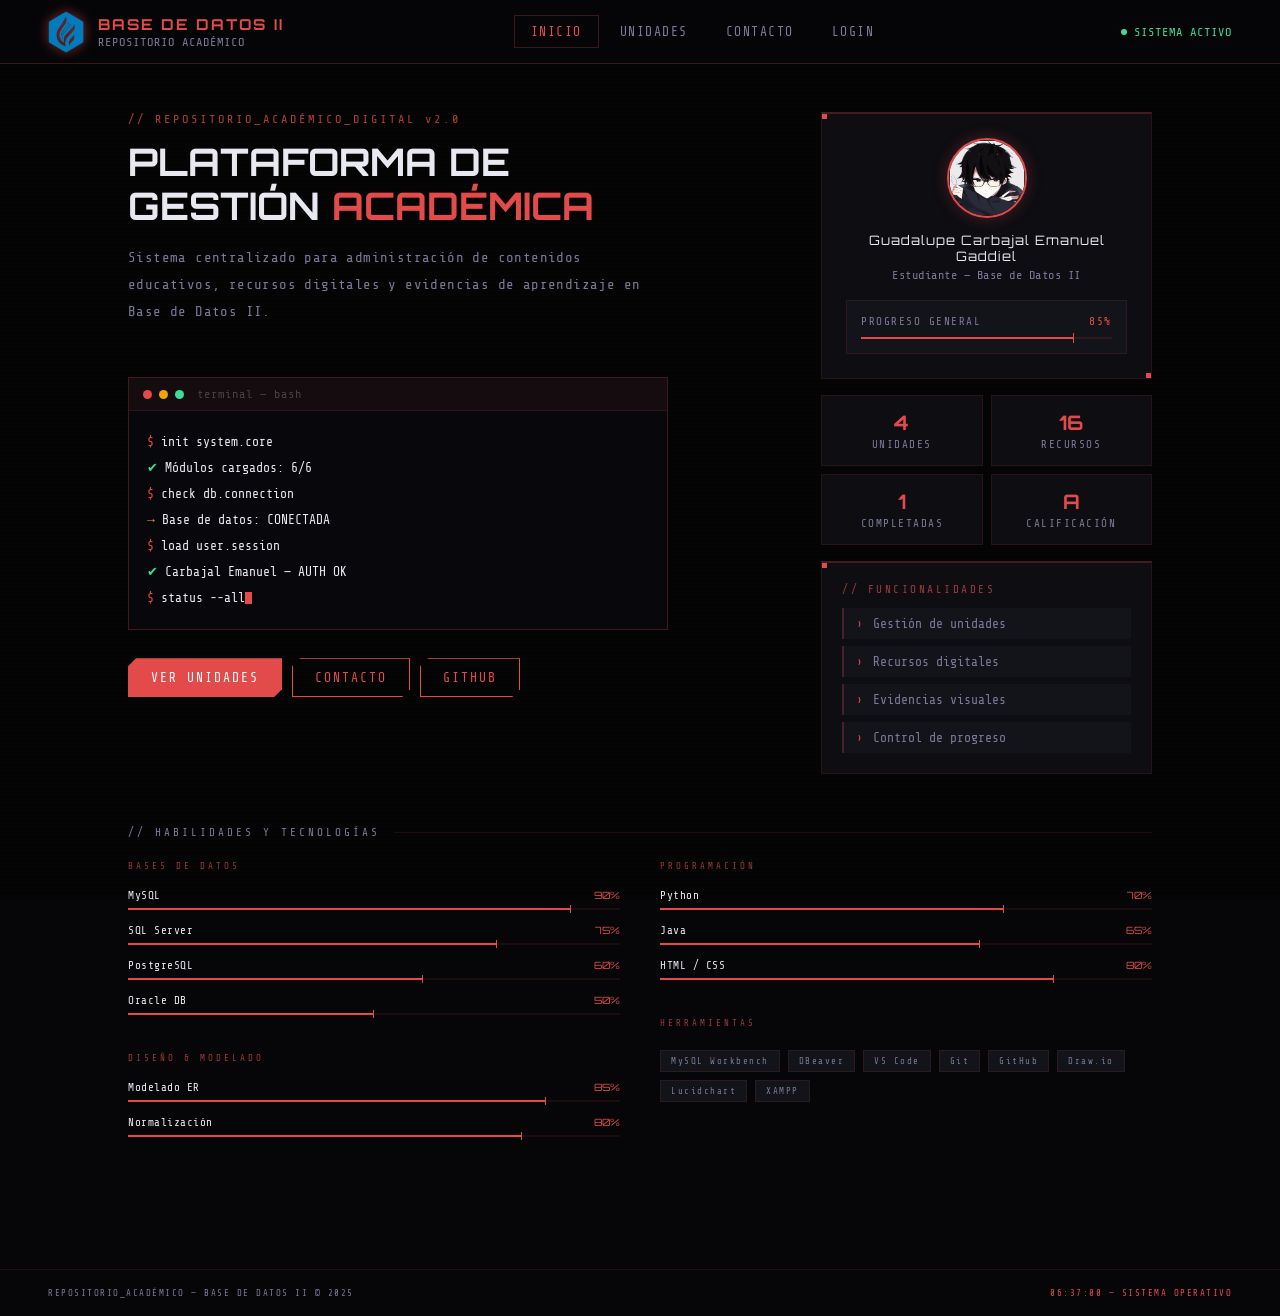
==== index.html @ 725ee739 "Update index.html" ====
<!DOCTYPE html>
<html lang="es">
<head>
<meta charset="UTF-8">
<meta name="viewport" content="width=device-width, initial-scale=1.0">
<title>Repositorio Académico — Base de Datos II</title>
<link rel="preconnect" href="https://fonts.googleapis.com">
<link href="https://fonts.googleapis.com/css2?family=Share+Tech+Mono&family=Orbitron:wght@400;700&display=swap" rel="stylesheet">
<style>
*{margin:0;padding:0;box-sizing:border-box;}
:root{
  --red:#e24b4a;--red-dark:#a32d2d;
  --bg:#060608;--surface:#0d0d12;--surface2:#13131a;
  --border:rgba(226,75,74,0.25);--border2:rgba(226,75,74,0.12);
  --text:#e8e8f0;--muted:#7a7a9a;
  --mono:'Share Tech Mono',monospace;
}
body{
  font-family:var(--mono);
  background:var(--bg);
  color:var(--text);
  overflow-x:hidden;
  cursor:none;
}
/* REEMPLAZA SOLO ESTO */

#bg-video{
  position:fixed;
  top:0;
  left:0;
  width:100%;
  height:100%;
  object-fit:cover;
  z-index:-3;

  /* MÁS VISIBLE */
  opacity:0.45;

  /* MENOS OSCURO */
  filter:brightness(0.9) contrast(1.1);

  pointer-events:none;
}

/* CAPA OSCURA MÁS SUAVE */
body::after{
  content:'';
  position:fixed;
  top:0;
  left:0;
  width:100%;
  height:100%;

  /* ANTES 0.55 */
  background:rgba(0,0,0,0.25);

  z-index:-2;
  pointer-events:none;
}

/* CURSOR */
#c-dot,#c-cross,#c-ring,#c-corners{
  position:fixed;
  left:-100px;top:-100px;
  pointer-events:none;
}
#c-dot{
  z-index:10000;
  width:6px;height:6px;
  background:#e24b4a;
  border-radius:50%;
  margin-left:-3px;margin-top:-3px;
  box-shadow:0 0 8px #e24b4a,0 0 16px rgba(226,75,74,0.4);
}
#c-cross{
  z-index:9999;
  width:24px;height:24px;
  margin-left:-12px;margin-top:-12px;
}
#c-cross::before,#c-cross::after{
  content:'';position:absolute;background:#e24b4a;
}
#c-cross::before{width:1px;height:100%;left:50%;margin-left:-0.5px;}
#c-cross::after{width:100%;height:1px;top:50%;margin-top:-0.5px;}
#c-ring{
  z-index:9997;
  width:44px;height:44px;
  margin-left:-22px;margin-top:-22px;
  border:1px solid rgba(226,75,74,0.5);
  clip-path:polygon(14% 0%,86% 0%,100% 14%,100% 86%,86% 100%,14% 100%,0% 86%,0% 14%);
  transition:width .12s,height .12s,margin .12s;
}
#c-corners{
  z-index:9998;
  width:22px;height:22px;
  margin-left:-11px;margin-top:-11px;
  transition:width .08s,height .08s,margin .08s;
}
#c-corners span{
  position:absolute;width:7px;height:7px;
  border-color:#e24b4a;border-style:solid;
}
#c-corners span:nth-child(1){top:0;left:0;border-width:1.5px 0 0 1.5px;}
#c-corners span:nth-child(2){top:0;right:0;border-width:1.5px 1.5px 0 0;}
#c-corners span:nth-child(3){bottom:0;left:0;border-width:0 0 1.5px 1.5px;}
#c-corners span:nth-child(4){bottom:0;right:0;border-width:0 1.5px 1.5px 0;}
.c-trail{
  position:fixed;
  pointer-events:none;
  z-index:9995;
  border-radius:50%;
  background:#e24b4a;
  margin-left:-1.5px;margin-top:-1.5px;
  left:-100px;top:-100px;
}
#c-coords{
  position:fixed;bottom:16px;left:16px;
  font-size:9px;color:rgba(226,75,74,0.55);letter-spacing:2px;
  pointer-events:none;z-index:9996;
}

/* SCANLINES */
body::before{
  content:'';position:fixed;top:0;left:0;width:100%;height:100%;
  background:repeating-linear-gradient(0deg,transparent,transparent 2px,rgba(0,0,0,0.04) 2px,rgba(0,0,0,0.04) 4px);
  pointer-events:none;z-index:0;
}

/* NAVBAR */
.nav{
  position:sticky;top:0;
  background:rgba(6,6,8,0.96);
  border-bottom:1px solid var(--border);
  padding:0 48px;
  display:flex;align-items:center;justify-content:space-between;
  height:64px;z-index:100;
  backdrop-filter:blur(10px);
}
.logo-area{display:flex;align-items:center;gap:14px;}
.logo-icon{
  width:38px;height:38px;border:1px solid var(--red);
  display:flex;align-items:center;justify-content:center;
  font-family:'Orbitron',sans-serif;font-size:13px;color:var(--red);font-weight:700;
  clip-path:polygon(10% 0%,90% 0%,100% 10%,100% 90%,90% 100%,10% 100%,0% 90%,0% 10%);
  background:rgba(226,75,74,0.08);
}
.logo-label{display:flex;flex-direction:column;gap:1px;}
.logo-title{font-family:'Orbitron',sans-serif;font-size:15px;font-weight:700;color:var(--red);letter-spacing:2px;}
.logo-sub{font-size:12px;color:var(--muted);letter-spacing:1px;}
.nav-links{display:flex;gap:4px;}
.nav-link{
  padding:8px 16px;font-size:13px;letter-spacing:1.5px;
  color:var(--muted);text-decoration:none;border:1px solid transparent;
  transition:all .2s;cursor:pointer;font-family:var(--mono);
}
.nav-link:hover,.nav-link.active{color:var(--red);border-color:var(--border);}
.nav-status{display:flex;align-items:center;gap:7px;font-size:12px;color:#3ddc97;letter-spacing:1px;}
.status-dot{width:6px;height:6px;border-radius:50%;background:#3ddc97;animation:pulse 2s infinite;}
@keyframes pulse{0%,100%{opacity:1;}50%{opacity:.25;}}

/* MAIN */
.main{padding:48px 48px 80px;max-width:1120px;margin:auto;position:relative;z-index:1;}

/* HERO */
.hero{margin-bottom:52px;}
.hero-tag{font-size:12px;letter-spacing:3px;color:var(--red);margin-bottom:14px;opacity:.8;}
.hero-title{
  font-family:'Orbitron',sans-serif;font-size:38px;font-weight:700;
  line-height:1.15;margin-bottom:18px;color:var(--text);
}
.hero-title span{color:var(--red);}
.hero-desc{font-size:14px;color:var(--muted);line-height:1.9;max-width:540px;letter-spacing:.4px;}

/* TERMINAL */
.terminal{
  margin:32px 0 28px;
  background:#08080c;
  border:1px solid var(--border);
  max-width:540px;
}
.term-bar{
  display:flex;align-items:center;gap:7px;
  padding:9px 14px;
  background:rgba(226,75,74,0.05);
  border-bottom:1px solid var(--border2);
}
.term-dot{width:9px;height:9px;border-radius:50%;}
.term-bar-label{font-size:12px;color:#444;margin-left:6px;letter-spacing:1px;}
.term-body{padding:18px;font-size:13px;line-height:2;}
.term-body .cmd{color:var(--red);}
.term-body .ok{color:#3ddc97;}
.term-body .info{color:#f0a500;}
.cursor-blink{display:inline-block;width:7px;height:12px;background:var(--red);animation:blink .9s infinite;vertical-align:-2px;}
@keyframes blink{0%,100%{opacity:1;}50%{opacity:0;}}

/* BUTTONS */
.btns{display:flex;gap:10px;flex-wrap:wrap;}
.btn{
  padding:11px 22px;font-family:var(--mono);font-size:13px;letter-spacing:2px;
  border:1px solid var(--red);background:transparent;color:var(--red);
  cursor:none;transition:all .2s;
  clip-path:polygon(8px 0%,100% 0%,100% calc(100% - 8px),calc(100% - 8px) 100%,0% 100%,0% 8px);
}
.btn:hover{background:rgba(226,75,74,0.1);}
.btn.filled{background:var(--red);color:#fff;}
.btn.filled:hover{background:var(--red-dark);}

/* GRID */
.grid{display:grid;grid-template-columns:2fr 1fr;gap:32px;margin-bottom:52px;}

/* PROFILE CARD */
.profile-card{
  background:var(--surface);border:1px solid var(--border2);
  border-top:2px solid var(--border);padding:24px;text-align:center;
  position:relative;margin-bottom:16px;
}
.profile-card::before{content:'';position:absolute;top:0;left:0;width:5px;height:5px;background:var(--red);}
.profile-card::after{content:'';position:absolute;bottom:0;right:0;width:5px;height:5px;background:var(--red);}
.avatar-photo{
  width:80px;height:80px;border-radius:50%;border:2px solid var(--red);
  margin:0 auto 14px;overflow:hidden;
  box-shadow:0 0 16px rgba(226,75,74,0.3);
}
.avatar-photo img{width:100%;height:100%;object-fit:cover;}
.profile-name{font-family:'Orbitron',sans-serif;font-size:13px;color:var(--text);margin-bottom:4px;letter-spacing:1px;}
.profile-role{font-size:12px;color:var(--muted);letter-spacing:.5px;margin-bottom:18px;}
.prog-wrap{background:var(--surface2);border:1px solid var(--border2);padding:14px;}
.prog-label{display:flex;justify-content:space-between;font-size:11px;color:var(--muted);margin-bottom:9px;letter-spacing:1.5px;}
.prog-bar{height:2px;background:rgba(226,75,74,0.12);position:relative;}
.prog-fill{height:100%;background:var(--red);width:85%;position:relative;}
.prog-fill::after{content:'';position:absolute;right:0;top:-4px;width:1px;height:10px;background:var(--red);}

/* STATS */
.stat-grid{display:grid;grid-template-columns:1fr 1fr;gap:8px;margin-bottom:16px;}
.stat-box{background:var(--surface);border:1px solid var(--border2);padding:14px;text-align:center;}
.stat-val{font-family:'Orbitron',sans-serif;font-size:20px;font-weight:700;color:var(--red);}
.stat-key{font-size:11px;color:var(--muted);letter-spacing:1.5px;margin-top:3px;}

/* FEAT LIST */
.feat-card{background:var(--surface);border:1px solid var(--border2);border-top:2px solid var(--border);padding:20px;position:relative;}
.feat-card::before{content:'';position:absolute;top:0;left:0;width:5px;height:5px;background:var(--red);}
.card-label{font-size:11px;letter-spacing:2.5px;color:var(--red);margin-bottom:12px;opacity:.7;}
.feat-list{list-style:none;display:flex;flex-direction:column;gap:7px;}
.feat-list li{
  display:flex;align-items:center;gap:10px;
  font-size:13px;color:var(--muted);padding:8px 12px;
  background:var(--surface2);border-left:2px solid var(--border);
}
.feat-list li .arr{color:var(--red);}

/* SECTION HEADER */
.section-head{display:flex;align-items:center;gap:14px;margin-bottom:22px;}
.section-tag{font-size:11px;letter-spacing:3px;color:var(--muted);white-space:nowrap;}
.section-line{flex:1;height:1px;background:var(--border2);}

/* HABILIDADES */
.skills-wrap{display:grid;grid-template-columns:1fr 1fr;gap:40px;margin-bottom:52px;}
@media(max-width:700px){.skills-wrap{grid-template-columns:1fr;}}
.skills-col{display:flex;flex-direction:column;gap:14px;}
.skill-group-label{font-size:9px;letter-spacing:3px;color:var(--red);opacity:.7;margin-bottom:4px;}
.skill-item{display:flex;flex-direction:column;gap:6px;}
.skill-header{display:flex;justify-content:space-between;}
.skill-name{font-size:11px;color:var(--text);letter-spacing:.5px;}
.skill-pct{font-size:10px;color:var(--red);font-family:'Orbitron',sans-serif;}
.skill-bar{height:2px;background:rgba(226,75,74,0.1);position:relative;}
.skill-fill{
  height:100%;background:var(--red);position:relative;
  animation:barLoad .8s ease forwards;
}
.skill-fill::after{content:'';position:absolute;right:0;top:-3px;width:1px;height:8px;background:var(--red);}
@keyframes barLoad{from{width:0!important;}to{}}
.badges{display:flex;flex-wrap:wrap;gap:8px;margin-top:4px;}
.badge{
  font-size:9px;letter-spacing:1.5px;color:var(--muted);
  padding:5px 10px;border:1px solid var(--border2);
  background:var(--surface2);
  transition:all .2s;
}
.badge:hover{color:var(--red);border-color:var(--border);}

/* FOOTER */
.footer{
  border-top:1px solid var(--border2);
  padding:18px 48px;
  display:flex;justify-content:space-between;align-items:center;
  font-size:9px;color:var(--muted);letter-spacing:1.5px;
  position:relative;z-index:1;
}
.footer-red{color:var(--red);}

/* RESPONSIVE */
@media(max-width:900px){
  .grid{grid-template-columns:1fr;}
  .nav{padding:0 20px;flex-wrap:wrap;height:auto;padding:14px 20px;gap:12px;}
  .main{padding:32px 20px 60px;}
  .modules{grid-template-columns:1fr 1fr;}
  .hero-title{font-size:26px;}
  .footer{padding:16px 20px;flex-direction:column;gap:8px;text-align:center;}
  body{cursor:auto;}
  #c-dot,#c-cross,#c-ring,#c-corners,.c-trail,#c-coords{display:none;}
}
@media(max-width:480px){
  .modules{grid-template-columns:1fr;}
  .nav-links{display:none;}
}
</style>
</head>
<body>

<div id="c-dot"></div>
<div id="c-cross"></div>
<div id="c-ring"></div>
<div id="c-corners">
  <span></span><span></span><span></span><span></span>
</div>
<div id="c-coords"></div>

<nav class="nav">
  <div class="logo-area">
    <img src="logo.png" alt="Logo Universidad" style="height:42px;filter:drop-shadow(0 0 6px rgba(226,75,74,0.6));">
    <div class="logo-label">
      <div class="logo-title">BASE DE DATOS II</div>
      <div class="logo-sub">REPOSITORIO ACADÉMICO</div>
    </div>
  </div>
  <div class="nav-links">
    <a class="nav-link active" href="index.html">INICIO</a>
    <a class="nav-link" href="semanas.html">UNIDADES</a>
    <a class="nav-link" href="contacto.html">CONTACTO</a>
    <a class="nav-link" href="login.html">LOGIN</a>
  </div>
  <div class="nav-status">
    <div class="status-dot"></div>
    SISTEMA ACTIVO
  </div>
</nav>

<main class="main">

  <div class="grid">

    <div>
      <div class="hero">
        <div class="hero-tag">// REPOSITORIO_ACADÉMICO_DIGITAL v2.0</div>
        <h1 class="hero-title">PLATAFORMA DE<br>GESTIÓN <span>ACADÉMICA</span></h1>
        <p class="hero-desc">Sistema centralizado para administración de contenidos educativos, recursos digitales y evidencias de aprendizaje en Base de Datos II.</p>
      </div>

      <div class="terminal">
        <div class="term-bar">
          <div class="term-dot" style="background:#e24b4a;"></div>
          <div class="term-dot" style="background:#f0a500;"></div>
          <div class="term-dot" style="background:#3ddc97;"></div>
          <span class="term-bar-label">terminal — bash</span>
        </div>
        <div class="term-body">
          <div><span class="cmd">$ </span>init system.core</div>
          <div><span class="ok">✔</span> Módulos cargados: 6/6</div>
          <div><span class="cmd">$ </span>check db.connection</div>
          <div><span class="info">→</span> Base de datos: CONECTADA</div>
          <div><span class="cmd">$ </span>load user.session</div>
          <div><span class="ok">✔</span> Carbajal Emanuel — AUTH OK</div>
          <div><span class="cmd">$ </span>status --all<span class="cursor-blink"></span></div>
        </div>
      </div>

      <div class="btns">
        <button class="btn filled" onclick="location.href='semanas.html'">VER UNIDADES</button>
        <button class="btn" onclick="location.href='contacto.html'">CONTACTO</button>
        <button class="btn" onclick="window.open('https://github.com/GuadalupeEmanuel/BASE-DE-DATOS-II')">GITHUB</button>
      </div>
    </div>

    <div>
      <div class="profile-card">
        <div class="avatar-photo">
          <img src="1.jpg" alt="Guadalupe Carbajal Emanuel">
        </div>
        <div class="profile-name">Guadalupe Carbajal Emanuel Gaddiel</div>
        <div class="profile-role">Estudiante — Base de Datos II</div>
        <div class="prog-wrap">
          <div class="prog-label">
            <span>PROGRESO GENERAL</span>
            <span style="color:var(--red);">85%</span>
          </div>
          <div class="prog-bar"><div class="prog-fill"></div></div>
        </div>
      </div>

      <div class="stat-grid">
        <div class="stat-box">
          <div class="stat-val">4</div>
          <div class="stat-key">UNIDADES</div>
        </div>
        <div class="stat-box">
          <div class="stat-val">16</div>
          <div class="stat-key">RECURSOS</div>
        </div>
        <div class="stat-box">
          <div class="stat-val">1</div>
          <div class="stat-key">COMPLETADAS</div>
        </div>
        <div class="stat-box">
          <div class="stat-val">A</div>
          <div class="stat-key">CALIFICACIÓN</div>
        </div>
      </div>

      <div class="feat-card">
        <div class="card-label">// FUNCIONALIDADES</div>
        <ul class="feat-list">
          <li><span class="arr">›</span> Gestión de unidades</li>
          <li><span class="arr">›</span> Recursos digitales</li>
          <li><span class="arr">›</span> Evidencias visuales</li>
          <li><span class="arr">›</span> Control de progreso</li>
        </ul>
      </div>
    </div>

  </div>

  <div class="section-head">
    <div class="section-tag">// HABILIDADES Y TECNOLOGÍAS</div>
    <div class="section-line"></div>
  </div>

  <div class="skills-wrap">

    <div class="skills-col">
      <div class="skill-group-label">BASES DE DATOS</div>
      <div class="skill-item">
        <div class="skill-header"><span class="skill-name">MySQL</span><span class="skill-pct">90%</span></div>
        <div class="skill-bar"><div class="skill-fill" style="width:90%"></div></div>
      </div>
      <div class="skill-item">
        <div class="skill-header"><span class="skill-name">SQL Server</span><span class="skill-pct">75%</span></div>
        <div class="skill-bar"><div class="skill-fill" style="width:75%"></div></div>
      </div>
      <div class="skill-item">
        <div class="skill-header"><span class="skill-name">PostgreSQL</span><span class="skill-pct">60%</span></div>
        <div class="skill-bar"><div class="skill-fill" style="width:60%"></div></div>
      </div>
      <div class="skill-item">
        <div class="skill-header"><span class="skill-name">Oracle DB</span><span class="skill-pct">50%</span></div>
        <div class="skill-bar"><div class="skill-fill" style="width:50%"></div></div>
      </div>

      <div class="skill-group-label" style="margin-top:24px;">DISEÑO & MODELADO</div>
      <div class="skill-item">
        <div class="skill-header"><span class="skill-name">Modelado ER</span><span class="skill-pct">85%</span></div>
        <div class="skill-bar"><div class="skill-fill" style="width:85%"></div></div>
      </div>
      <div class="skill-item">
        <div class="skill-header"><span class="skill-name">Normalización</span><span class="skill-pct">80%</span></div>
        <div class="skill-bar"><div class="skill-fill" style="width:80%"></div></div>
      </div>
    </div>

    <div class="skills-col">
      <div class="skill-group-label">PROGRAMACIÓN</div>
      <div class="skill-item">
        <div class="skill-header"><span class="skill-name">Python</span><span class="skill-pct">70%</span></div>
        <div class="skill-bar"><div class="skill-fill" style="width:70%"></div></div>
      </div>
      <div class="skill-item">
        <div class="skill-header"><span class="skill-name">Java</span><span class="skill-pct">65%</span></div>
        <div class="skill-bar"><div class="skill-fill" style="width:65%"></div></div>
      </div>
      <div class="skill-item">
        <div class="skill-header"><span class="skill-name">HTML / CSS</span><span class="skill-pct">80%</span></div>
        <div class="skill-bar"><div class="skill-fill" style="width:80%"></div></div>
      </div>

      <div class="skill-group-label" style="margin-top:24px;">HERRAMIENTAS</div>
      <div class="badges">
        <span class="badge">MySQL Workbench</span>
        <span class="badge">DBeaver</span>
        <span class="badge">VS Code</span>
        <span class="badge">Git</span>
        <span class="badge">GitHub</span>
        <span class="badge">Draw.io</span>
        <span class="badge">Lucidchart</span>
        <span class="badge">XAMPP</span>
      </div>
    </div>

  </div>

</main>

<footer class="footer">
  <span>REPOSITORIO_ACADÉMICO — BASE DE DATOS II &copy; 2025</span>
  <span class="footer-red" id="clock"></span>
</footer>

<!-- AGREGA ESTO DEBAJO DE <body> -->

    <video autoplay muted loop playsinline id="bg-video">
        <source src="prueba.mp4" type="video/mp4">
      </video>

<script>
const cDot=document.getElementById('c-dot');
const cCross=document.getElementById('c-cross');
const cRing=document.getElementById('c-ring');
const cCorners=document.getElementById('c-corners');
const cCoords=document.getElementById('c-coords');

let mx=-200,my=-200,rx=-200,ry=-200,cx2=-200,cy2=-200;

// Trail
const trails=[];
const trailSizes=[3,2.6,2.2,1.8,1.4,1];
const trailAlpha=[0.5,0.38,0.28,0.18,0.1,0.06];
for(let i=0;i<6;i++){
  const t=document.createElement('div');
  t.className='c-trail';
  t.style.width=trailSizes[i]+'px';
  t.style.height=trailSizes[i]+'px';
  t.style.opacity=trailAlpha[i];
  t.style.marginLeft=(-trailSizes[i]/2)+'px';
  t.style.marginTop=(-trailSizes[i]/2)+'px';
  document.body.appendChild(t);
  trails.push({el:t,x:-200,y:-200});
}

document.addEventListener('mousemove',e=>{
  mx=e.clientX;
  my=e.clientY;
  cDot.style.left=mx+'px';
  cDot.style.top=my+'px';
  cCross.style.left=mx+'px';
  cCross.style.top=my+'px';
  if(cCoords) cCoords.textContent='X:'+mx+' // Y:'+my;
});

document.addEventListener('mousedown',()=>{
  cRing.style.width='28px';
  cRing.style.height='28px';
  cRing.style.marginLeft='-14px';
  cRing.style.marginTop='-14px';
  cCorners.style.width='14px';
  cCorners.style.height='14px';
  cCorners.style.marginLeft='-7px';
  cCorners.style.marginTop='-7px';
});
document.addEventListener('mouseup',()=>{
  cRing.style.width='44px';
  cRing.style.height='44px';
  cRing.style.marginLeft='-22px';
  cRing.style.marginTop='-22px';
  cCorners.style.width='22px';
  cCorners.style.height='22px';
  cCorners.style.marginLeft='-11px';
  cCorners.style.marginTop='-11px';
});

function animate(){
  rx+=(mx-rx)*.1; ry+=(my-ry)*.1;
  cx2+=(mx-cx2)*.06; cy2+=(my-cy2)*.06;

  cRing.style.left=rx+'px';
  cRing.style.top=ry+'px';
  cCorners.style.left=cx2+'px';
  cCorners.style.top=cy2+'px';

  trails[0].x+=(mx-trails[0].x)*.5;
  trails[0].y+=(my-trails[0].y)*.5;
  trails[0].el.style.left=trails[0].x+'px';
  trails[0].el.style.top=trails[0].y+'px';
  for(let i=1;i<trails.length;i++){
    trails[i].x+=(trails[i-1].x-trails[i].x)*.35;
    trails[i].y+=(trails[i-1].y-trails[i].y)*.35;
    trails[i].el.style.left=trails[i].x+'px';
    trails[i].el.style.top=trails[i].y+'px';
  }
  requestAnimationFrame(animate);
}
animate();

// Ocultar cursor nativo en todos los elementos
document.querySelectorAll('*').forEach(el=>el.style.cursor='none');

// Clock
function tick(){
  const t=new Date();
  document.getElementById('clock').textContent=
    t.toLocaleTimeString('es-PE',{hour12:false})+' — SISTEMA OPERATIVO';
}
tick(); setInterval(tick,1000);
</script>

</body>
</html>
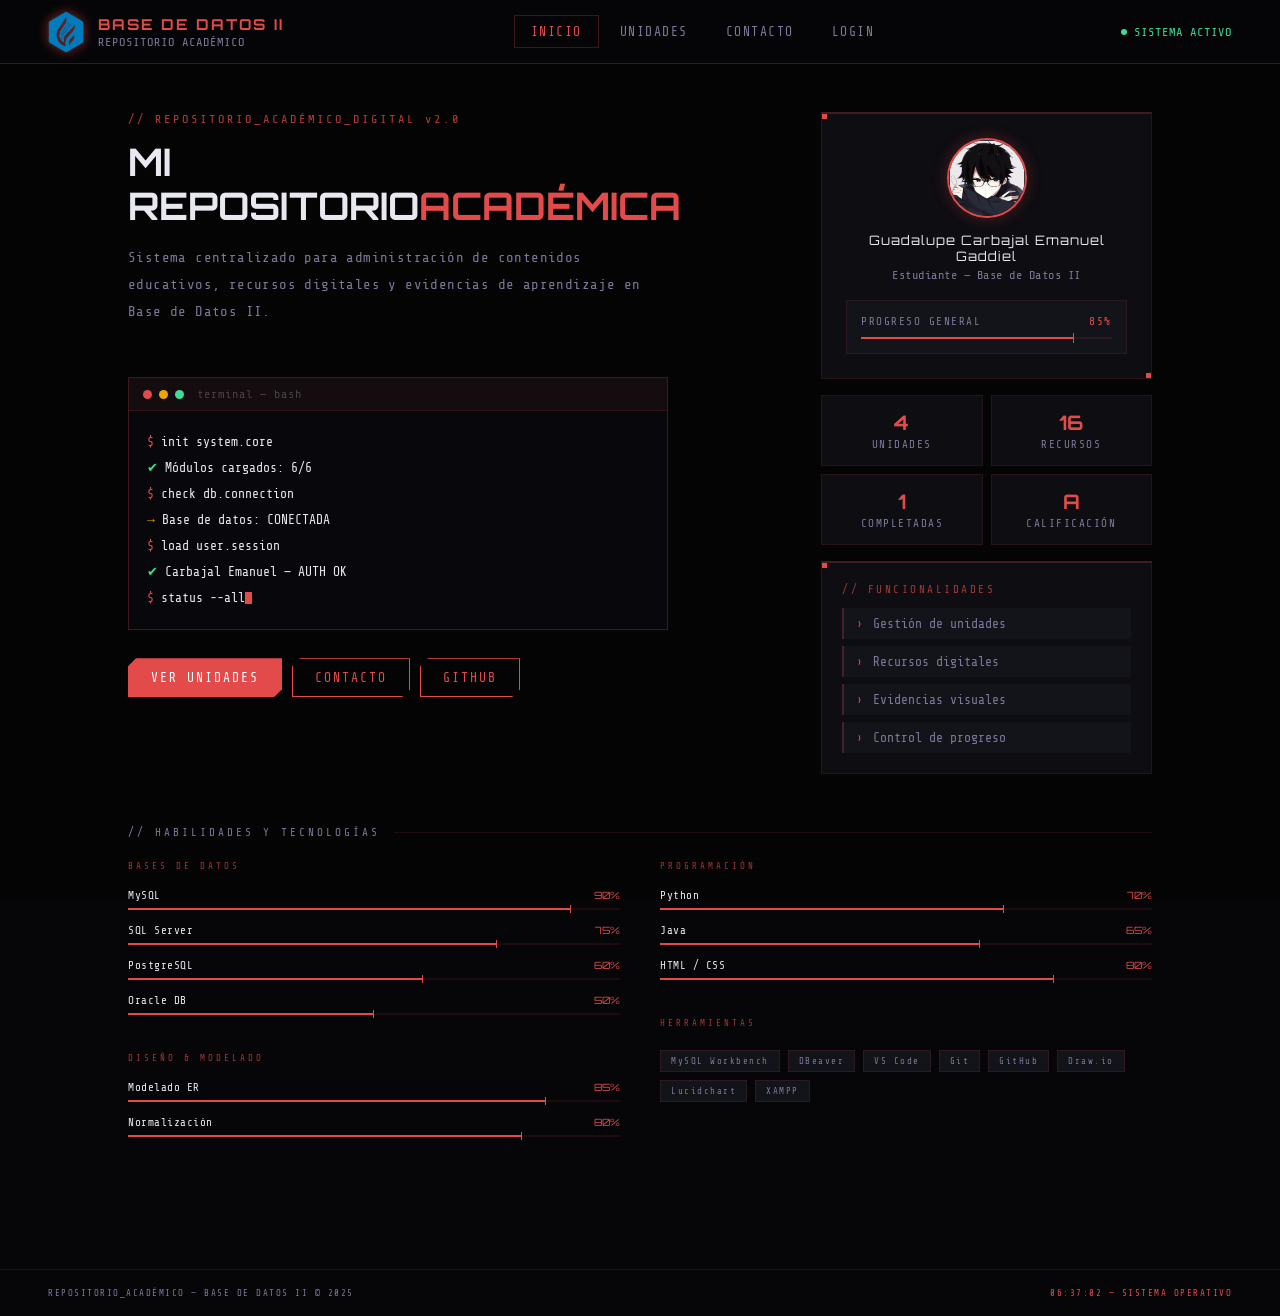
==== commit f5c4dbaf: "Update index.html" ====
--- a/index.html
+++ b/index.html
@@ -342,7 +342,7 @@
     <div>
       <div class="hero">
         <div class="hero-tag">// REPOSITORIO_ACADÉMICO_DIGITAL v2.0</div>
-        <h1 class="hero-title">PLATAFORMA DE<br>GESTIÓN <span>ACADÉMICA</span></h1>
+        <h1 class="hero-title">MI<br>REPOSITORIO<span>ACADÉMICA</span></h1>
         <p class="hero-desc">Sistema centralizado para administración de contenidos educativos, recursos digitales y evidencias de aprendizaje en Base de Datos II.</p>
       </div>
 
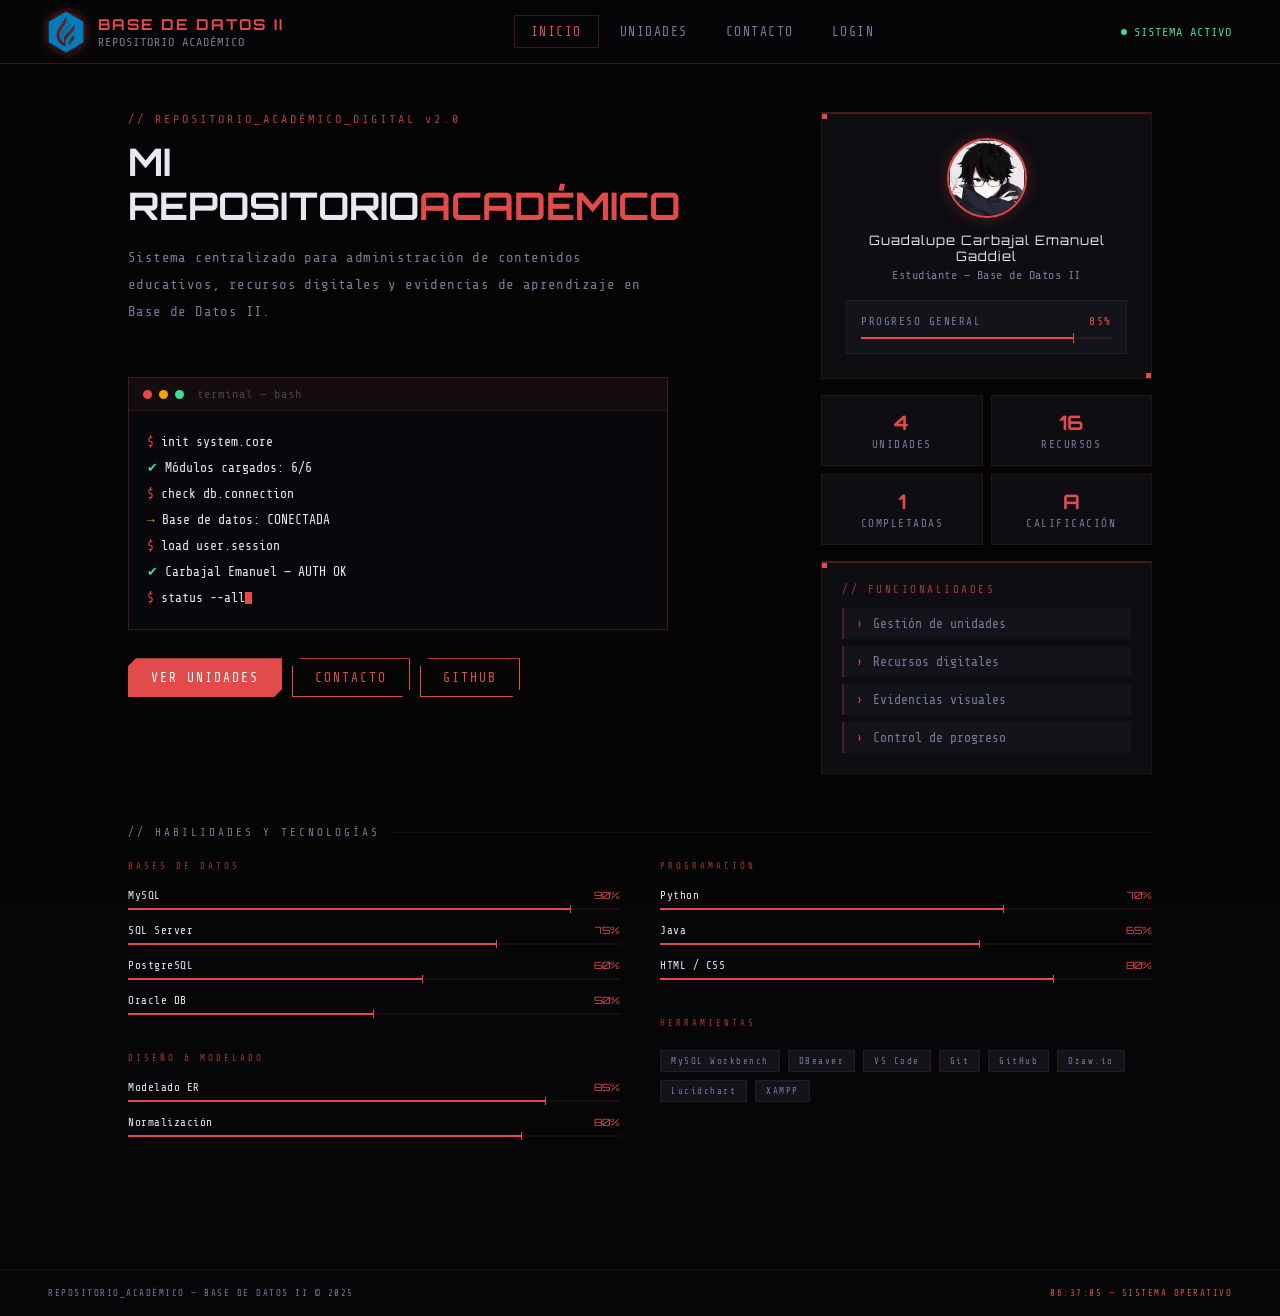
==== commit 4f2e2970: "Update index.html" ====
--- a/index.html
+++ b/index.html
@@ -342,7 +342,7 @@
     <div>
       <div class="hero">
         <div class="hero-tag">// REPOSITORIO_ACADÉMICO_DIGITAL v2.0</div>
-        <h1 class="hero-title">MI<br>REPOSITORIO<span>ACADÉMICA</span></h1>
+        <h1 class="hero-title">MI<br>REPOSITORIO<span>ACADÉMICO</span></h1>
         <p class="hero-desc">Sistema centralizado para administración de contenidos educativos, recursos digitales y evidencias de aprendizaje en Base de Datos II.</p>
       </div>
 
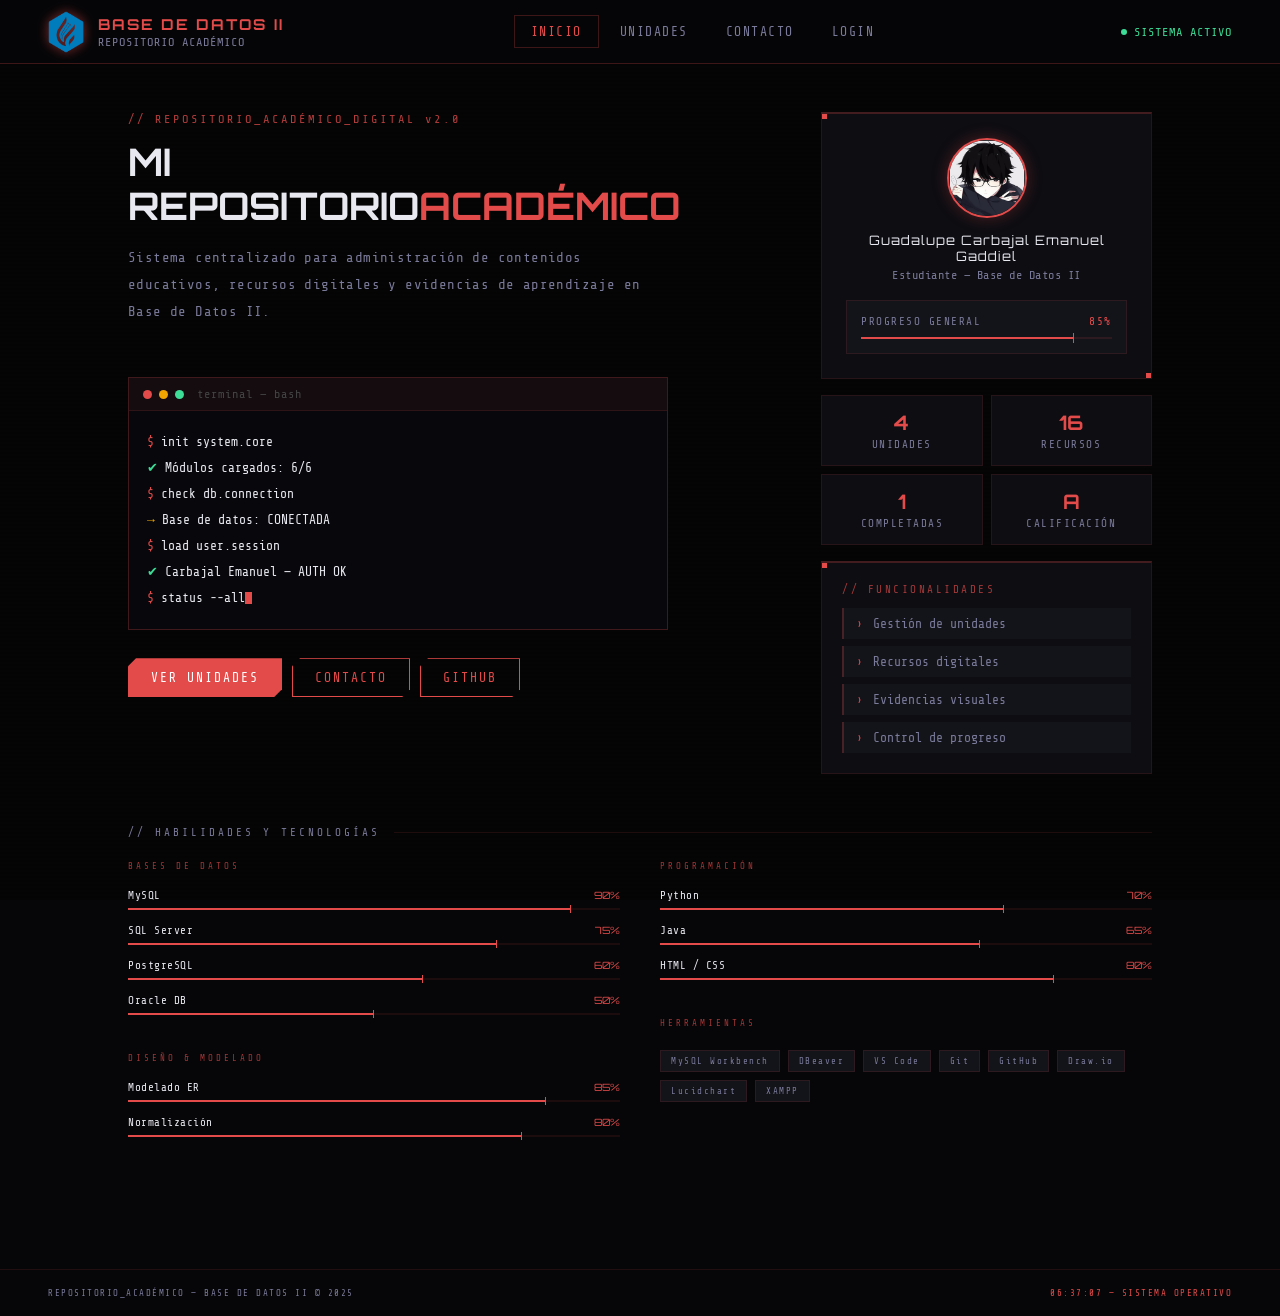
==== commit 0345de3b: "Update index.html" ====
--- a/index.html
+++ b/index.html
@@ -374,7 +374,7 @@
     <div>
       <div class="profile-card">
         <div class="avatar-photo">
-          <img src="1.jpg" alt="Guadalupe Carbajal Emanuel">
+          <img src="1.jpg" alt="Guadalupe Carbajal Emmanuel Gaddiel">
         </div>
         <div class="profile-name">Guadalupe Carbajal Emanuel Gaddiel</div>
         <div class="profile-role">Estudiante — Base de Datos II</div>
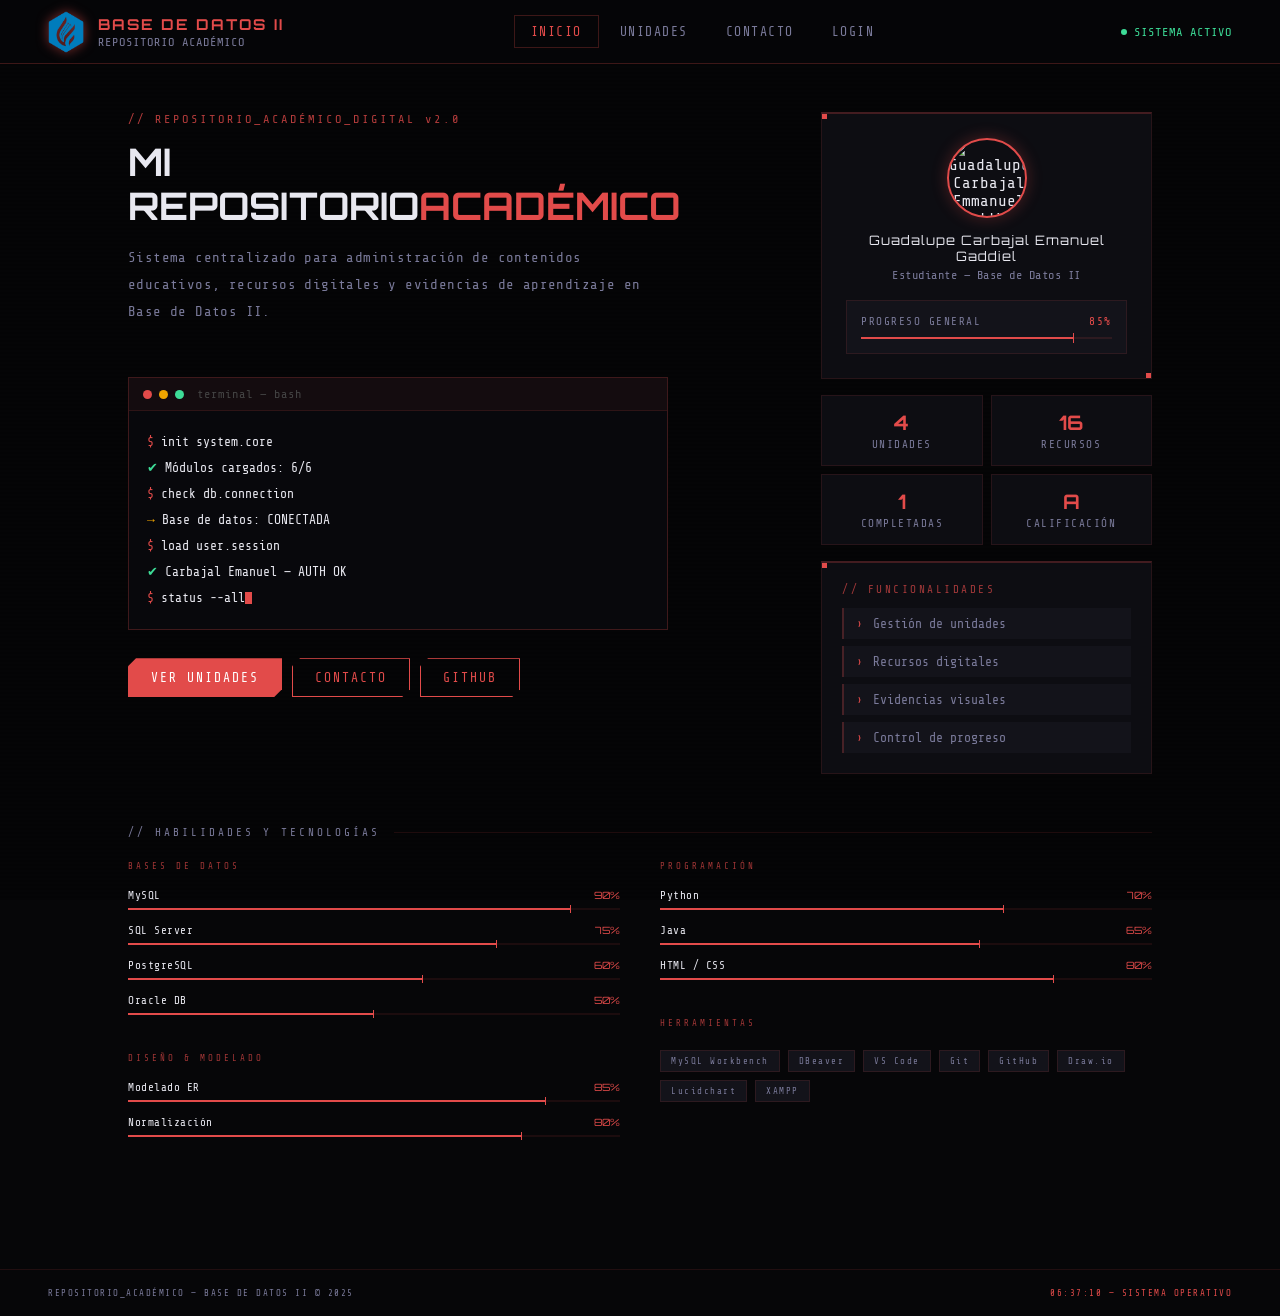
==== commit b584ff74: "Update index.html" ====
--- a/index.html
+++ b/index.html
@@ -374,7 +374,7 @@
     <div>
       <div class="profile-card">
         <div class="avatar-photo">
-          <img src="1.jpg" alt="Guadalupe Carbajal Emmanuel Gaddiel">
+          <img src="emanuel.jpg" alt="Guadalupe Carbajal Emmanuel Gaddiel">
         </div>
         <div class="profile-name">Guadalupe Carbajal Emanuel Gaddiel</div>
         <div class="profile-role">Estudiante — Base de Datos II</div>
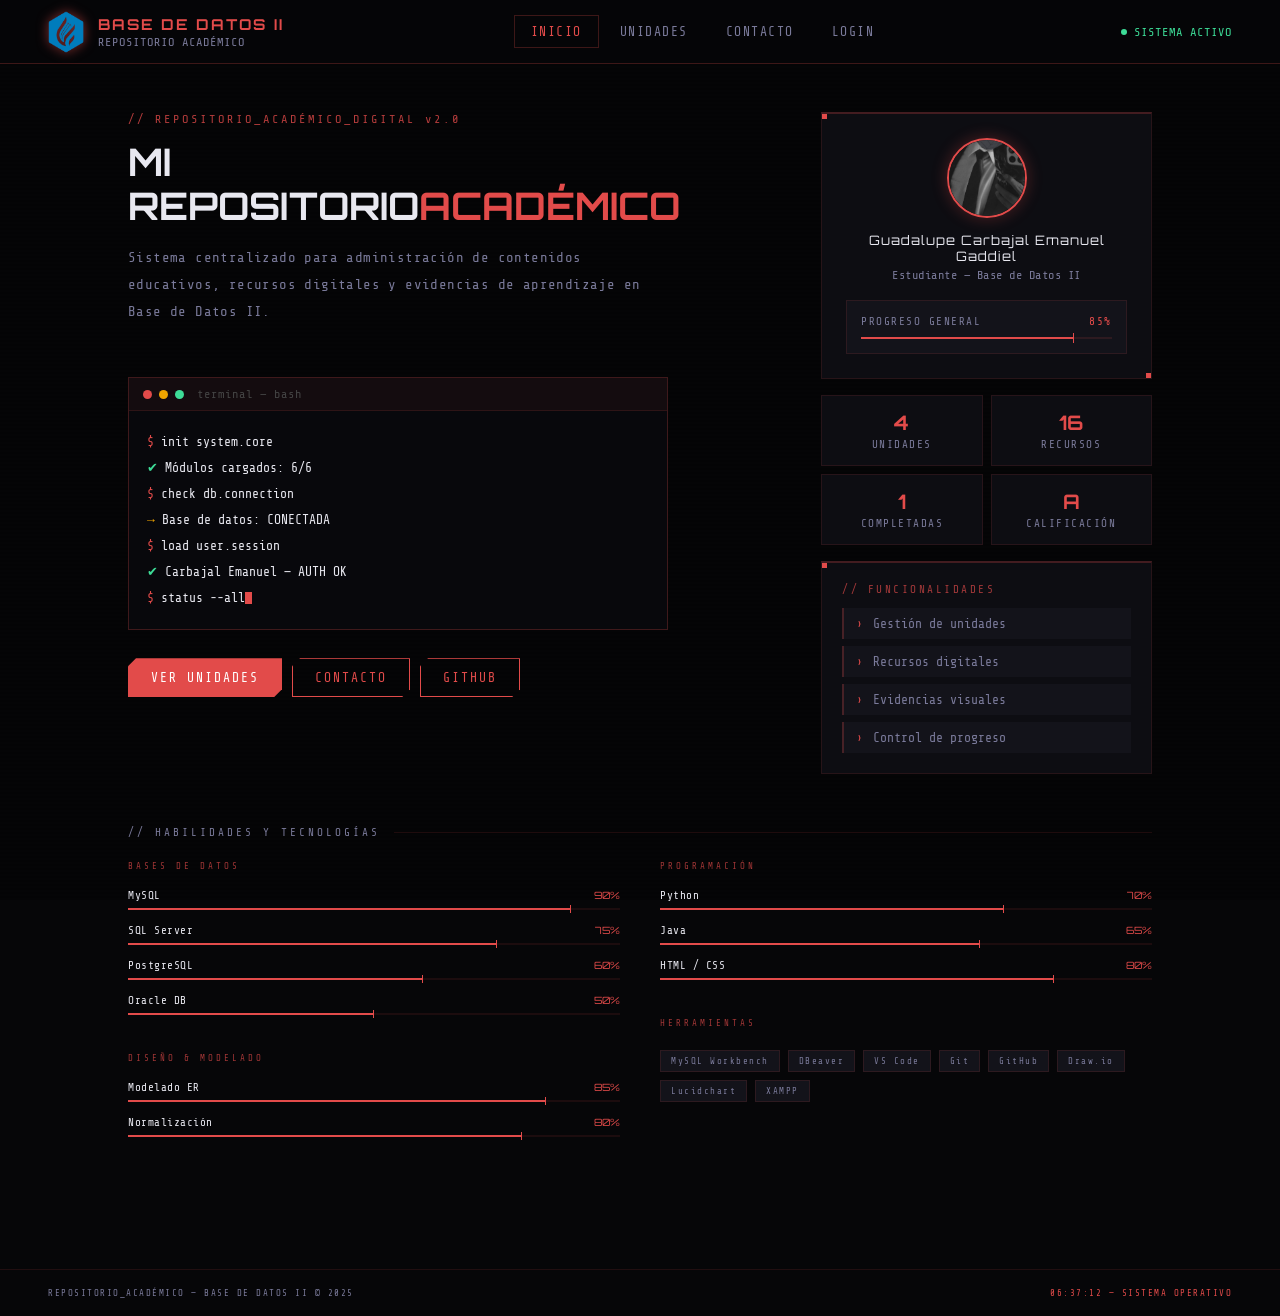
==== commit 6c9202b1: "Update index.html" ====
--- a/index.html
+++ b/index.html
@@ -374,7 +374,7 @@
     <div>
       <div class="profile-card">
         <div class="avatar-photo">
-          <img src="emanuel.jpg" alt="Guadalupe Carbajal Emmanuel Gaddiel">
+          <img src="emanuel.jpeg" alt="Guadalupe Carbajal Emmanuel Gaddiel">
         </div>
         <div class="profile-name">Guadalupe Carbajal Emanuel Gaddiel</div>
         <div class="profile-role">Estudiante — Base de Datos II</div>
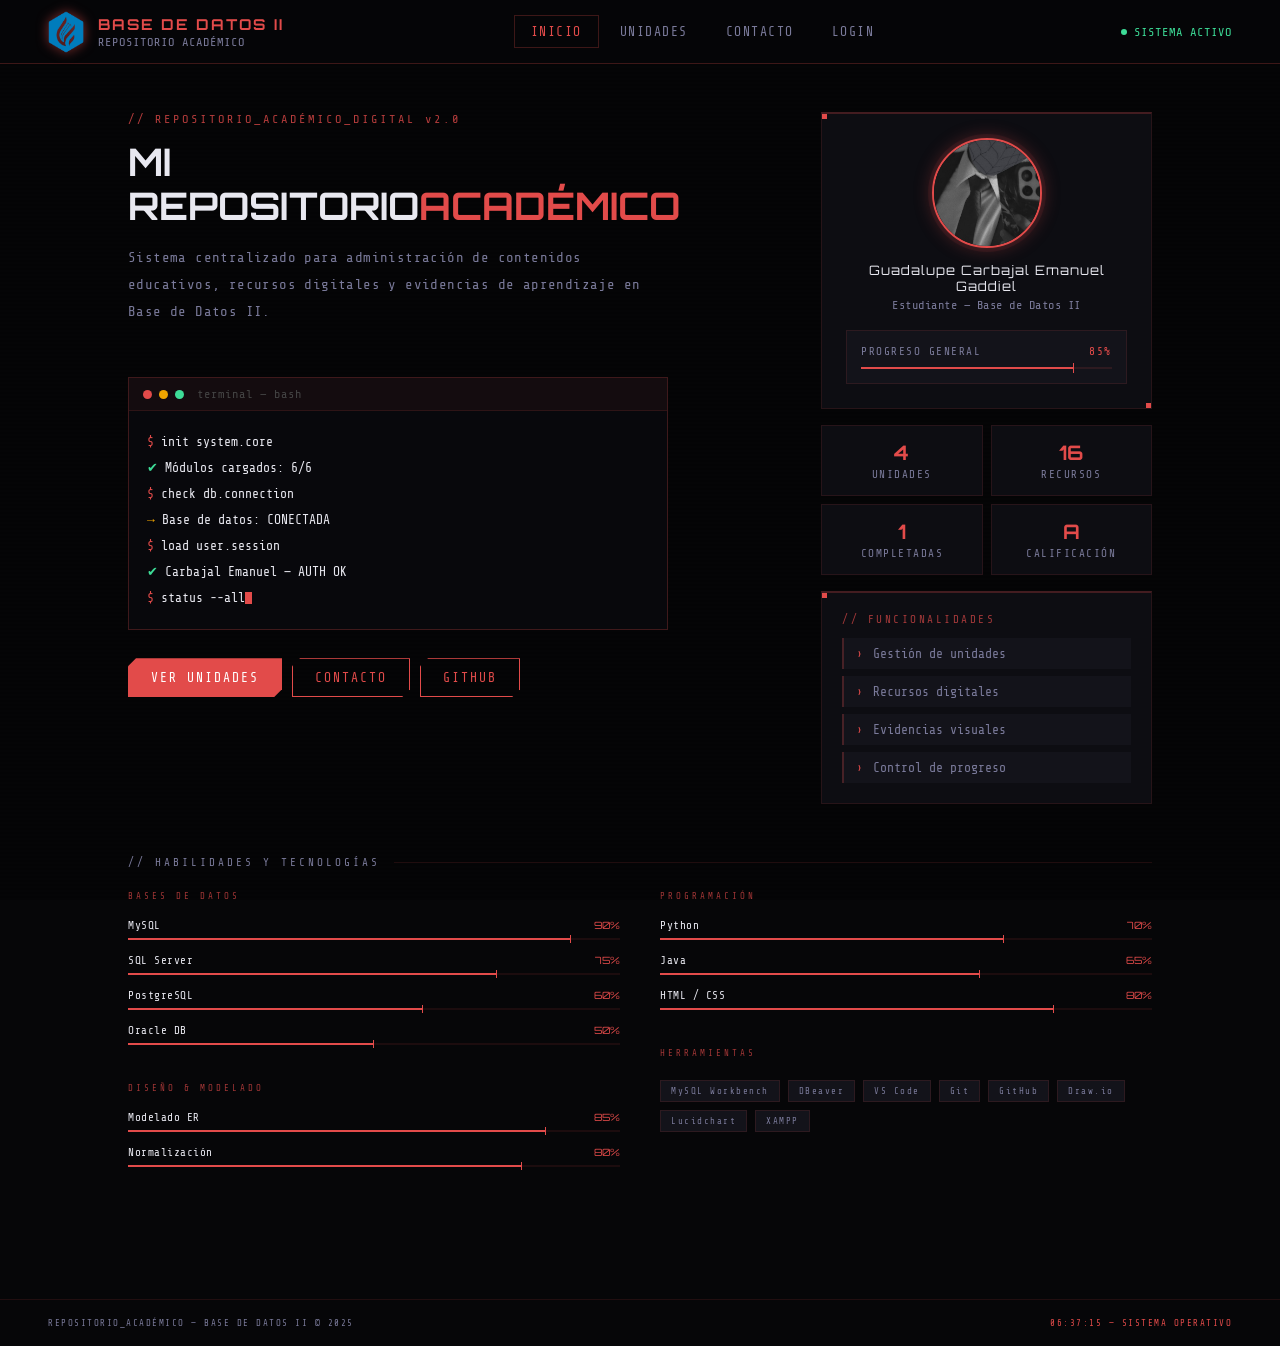
==== commit 0845550c: "Update index.html" ====
--- a/index.html
+++ b/index.html
@@ -216,12 +216,33 @@
 }
 .profile-card::before{content:'';position:absolute;top:0;left:0;width:5px;height:5px;background:var(--red);}
 .profile-card::after{content:'';position:absolute;bottom:0;right:0;width:5px;height:5px;background:var(--red);}
+
+/* === FOTO DE PERFIL: AJUSTADA PARA VERSE BIEN === */
 .avatar-photo{
-  width:80px;height:80px;border-radius:50%;border:2px solid var(--red);
-  margin:0 auto 14px;overflow:hidden;
-  box-shadow:0 0 16px rgba(226,75,74,0.3);
-}
-.avatar-photo img{width:100%;height:100%;object-fit:cover;}
+  width:110px;
+  height:110px;
+  border-radius:50%;
+  border:2px solid var(--red);
+  margin:0 auto 14px;
+  overflow:hidden;
+  box-shadow:0 0 18px rgba(226,75,74,0.35), 0 0 0 4px rgba(226,75,74,0.08);
+  background:#0d0d12;
+  display:flex;
+  align-items:center;
+  justify-content:center;
+}
+.avatar-photo img{
+  width:100%;
+  height:100%;
+  object-fit:cover;
+  /* Si la cara sale cortada, ajusta este valor:
+     "center 20%" sube el encuadre, "center 50%" lo centra, "center 80%" lo baja */
+  object-position:center 25%;
+  /* Zoom leve para eliminar bordes/objetos no deseados de la foto original */
+  transform:scale(1.15);
+  transform-origin:center 25%;
+  display:block;
+}
 .profile-name{font-family:'Orbitron',sans-serif;font-size:13px;color:var(--text);margin-bottom:4px;letter-spacing:1px;}
 .profile-role{font-size:12px;color:var(--muted);letter-spacing:.5px;margin-bottom:18px;}
 .prog-wrap{background:var(--surface2);border:1px solid var(--border2);padding:14px;}
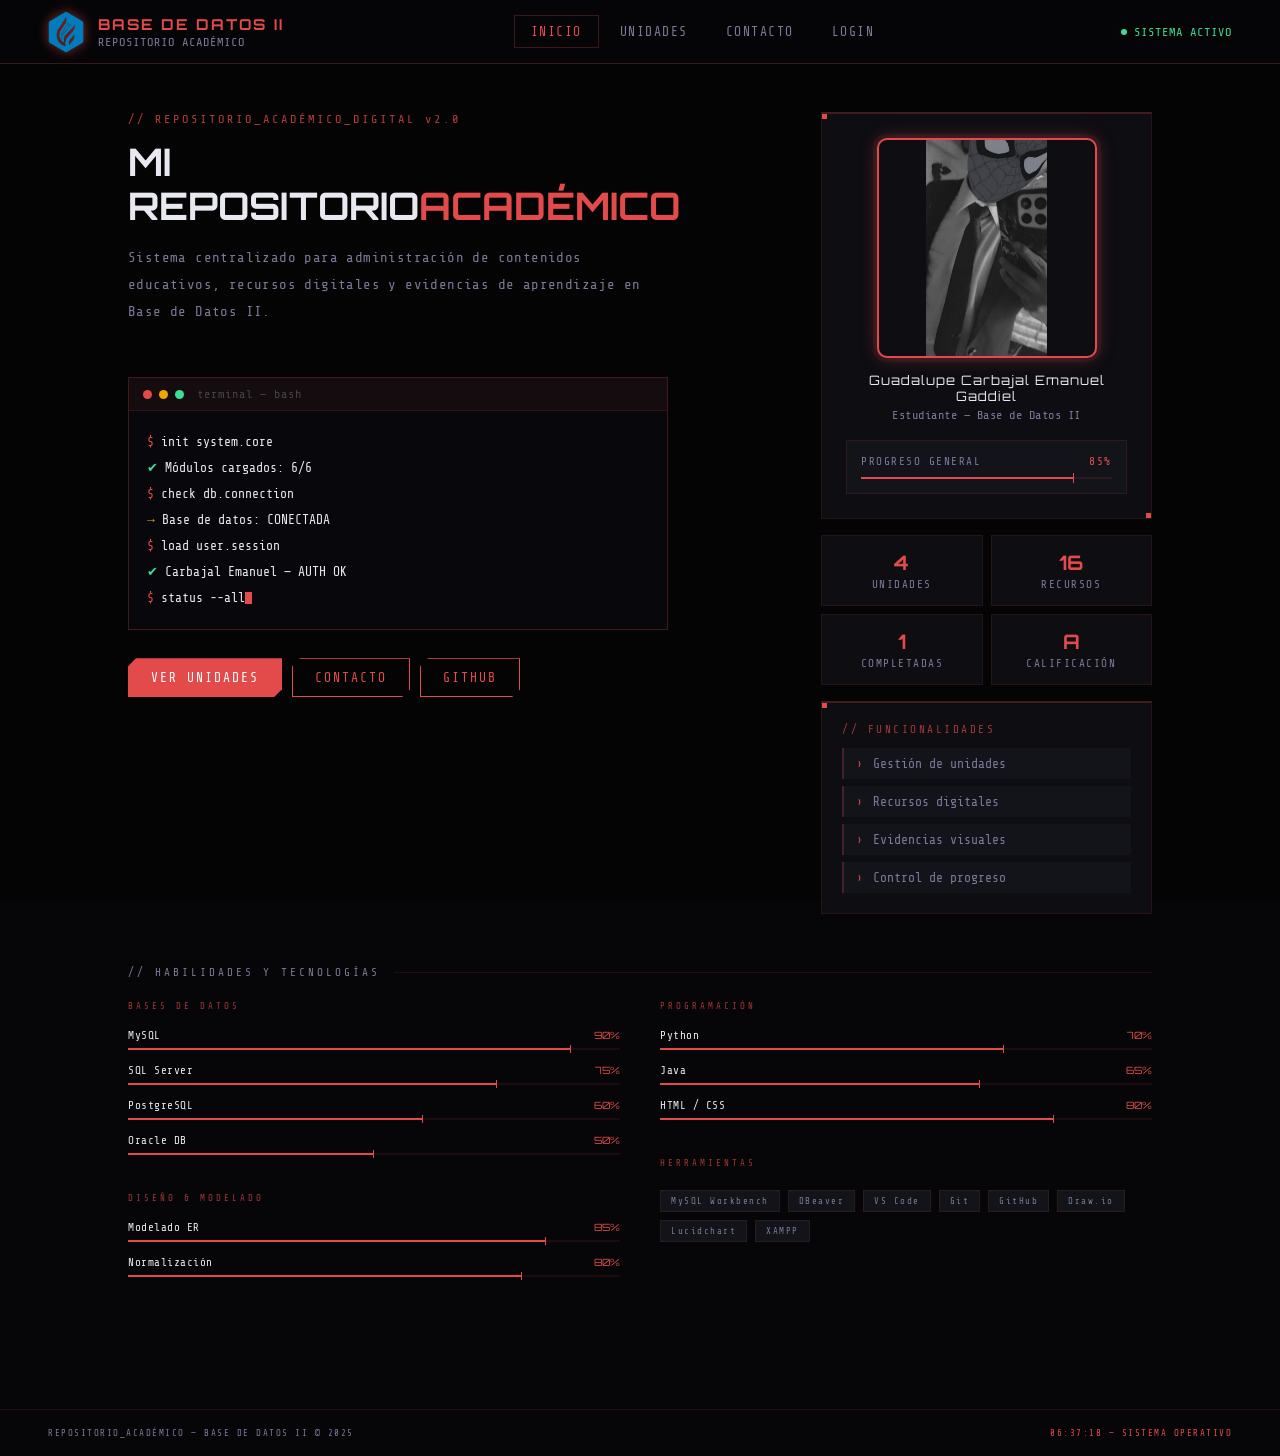
==== commit 0b5ca07c: "Update index.html" ====
--- a/index.html
+++ b/index.html
@@ -217,11 +217,11 @@
 .profile-card::before{content:'';position:absolute;top:0;left:0;width:5px;height:5px;background:var(--red);}
 .profile-card::after{content:'';position:absolute;bottom:0;right:0;width:5px;height:5px;background:var(--red);}
 
-/* === FOTO DE PERFIL: AJUSTADA PARA VERSE BIEN === */
+/* === FOTO DE PERFIL: RECTANGULAR, GRANDE, SE VE COMPLETA === */
 .avatar-photo{
-  width:110px;
-  height:110px;
-  border-radius:50%;
+  width:220px;
+  height:220px;
+  border-radius:10px;
   border:2px solid var(--red);
   margin:0 auto 14px;
   overflow:hidden;
@@ -234,13 +234,9 @@
 .avatar-photo img{
   width:100%;
   height:100%;
-  object-fit:cover;
-  /* Si la cara sale cortada, ajusta este valor:
-     "center 20%" sube el encuadre, "center 50%" lo centra, "center 80%" lo baja */
-  object-position:center 25%;
-  /* Zoom leve para eliminar bordes/objetos no deseados de la foto original */
-  transform:scale(1.15);
-  transform-origin:center 25%;
+  /* "contain" muestra la foto COMPLETA sin recortarla */
+  object-fit:contain;
+  object-position:center;
   display:block;
 }
 .profile-name{font-family:'Orbitron',sans-serif;font-size:13px;color:var(--text);margin-bottom:4px;letter-spacing:1px;}
